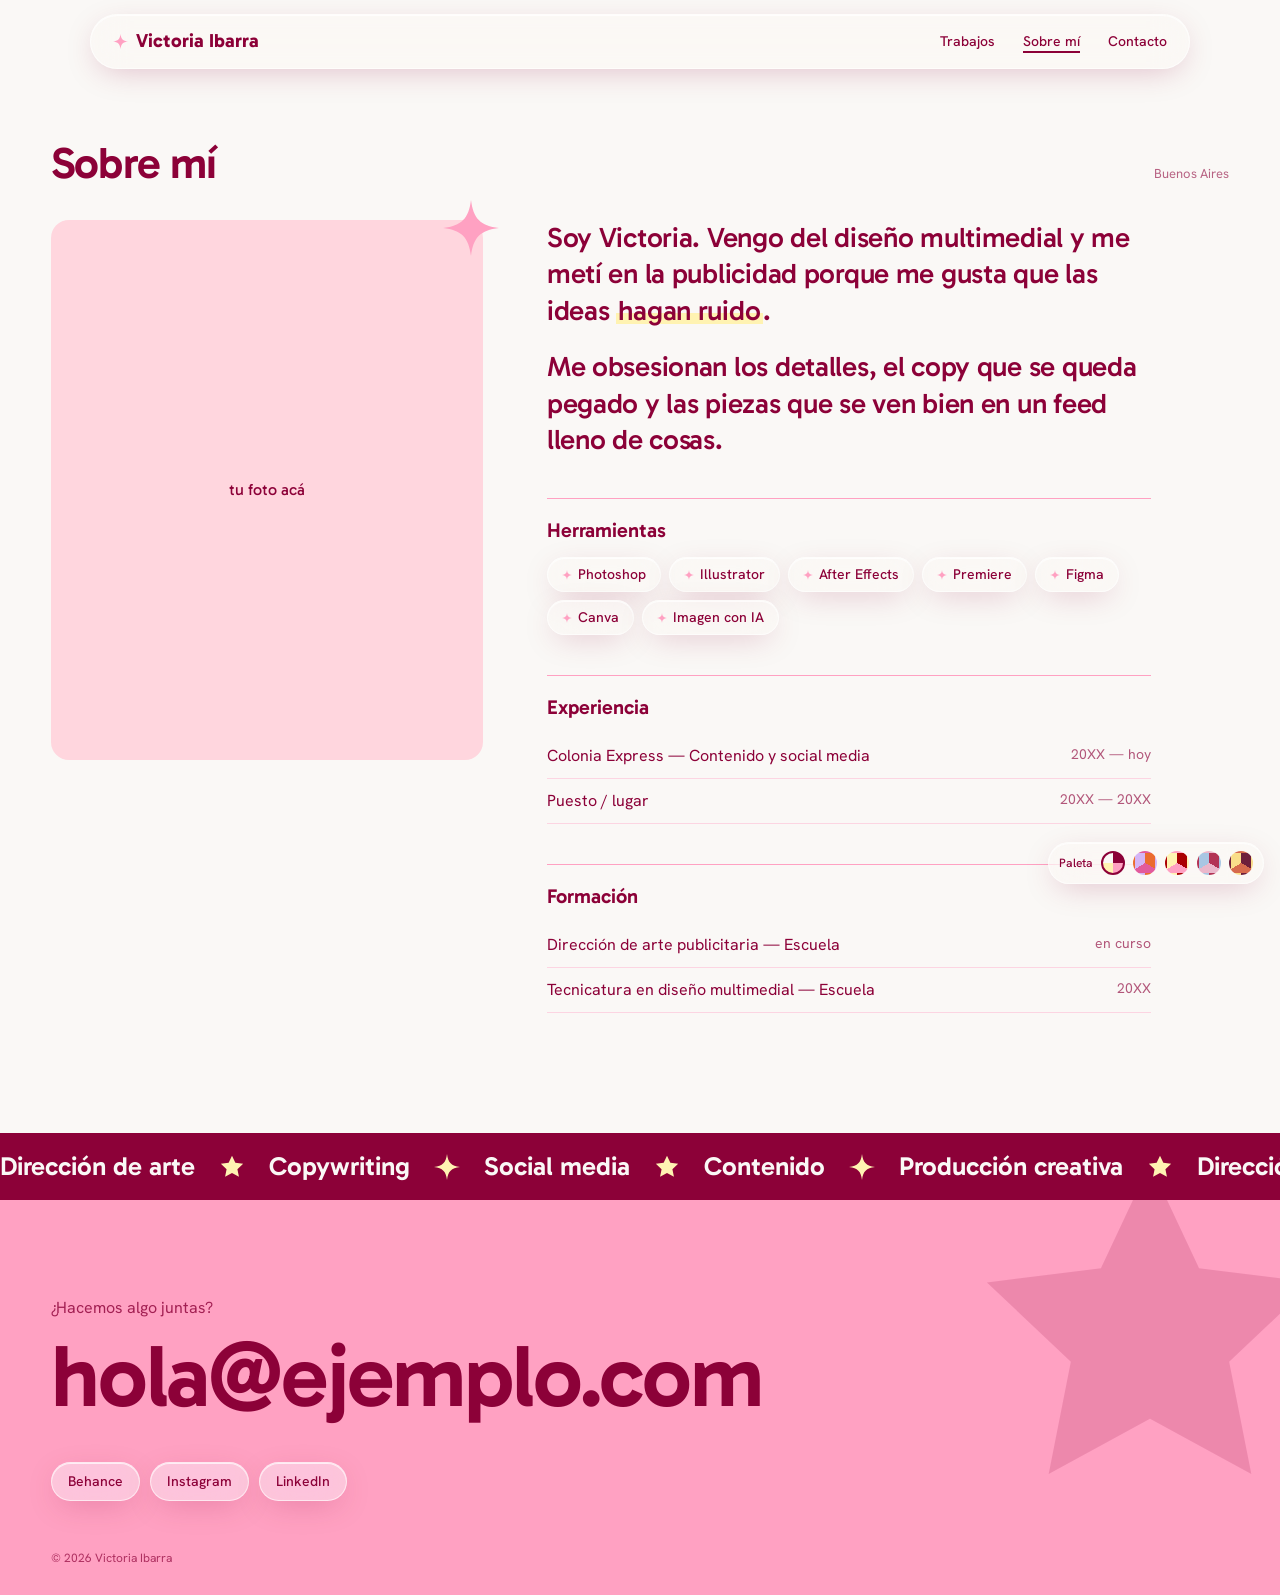
==== sobre-mi.html @ 5facc9f4 "Estructura tipo Cargo: trabajos primero, página Sobre mí y efecto glass Co-Authored-By: Claude Opus " ====
<!DOCTYPE html>
<html lang="es" data-tema="blanco">
<head>
<meta charset="UTF-8">
<meta name="viewport" content="width=device-width, initial-scale=1">
<title>Sobre mí — Victoria Ibarra</title>
<meta name="description" content="Portfolio de Victoria Ibarra: dirección de arte, publicidad y contenido.">
<link rel="preconnect" href="https://fonts.googleapis.com">
<link rel="preconnect" href="https://fonts.gstatic.com" crossorigin>
<link href="https://fonts.googleapis.com/css2?family=Gabarito:wght@400..800&family=Hanken+Grotesk:wght@400;500&display=swap" rel="stylesheet">
<link rel="stylesheet" href="styles.css">
</head>
<body>

<svg width="0" height="0" style="position:absolute" aria-hidden="true">
  <symbol id="e4" viewBox="0 0 24 24"><path d="M12 0C13 8 16 11 24 12C16 13 13 16 12 24C11 16 8 13 0 12C8 11 11 8 12 0Z"/></symbol>
  <symbol id="e5" viewBox="0 0 24 24"><path d="M12 1.5l3.1 6.6 7.2.9-5.3 5 1.4 7.1L12 17.6 5.6 21.1 7 14l-5.3-5 7.2-.9z"/></symbol>
</svg>

<nav class="glass">
  <a href="./" class="logo"><svg class="estrella gira"><use href="#e4"/></svg>Victoria Ibarra</a>
  <ul>
    <li><a href="./">Trabajos</a></li>
    <li><a href="sobre-mi.html" aria-current="page">Sobre mí</a></li>
    <li class="opcional"><a href="#contacto">Contacto</a></li>
  </ul>
</nav>

<main>
  <div class="titulo-seccion"><h1>Sobre mí</h1><span>Buenos Aires</span></div>
  <div class="sobre">
    <div class="foto aparece"><svg class="estrella late"><use href="#e4"/></svg>tu foto acá</div>
    <div class="aparece">
      <div class="bio">
        <p>Soy Victoria. Vengo del diseño multimedial y me metí en la publicidad porque me gusta que las ideas <em>hagan ruido</em>.</p>
        <p>Me obsesionan los detalles, el copy que se queda pegado y las piezas que se ven bien en un feed lleno de cosas.</p>
      </div>
      <div class="bloque">
        <h2>Herramientas</h2>
        <ul class="herramientas">
          <li class="glass"><svg class="estrella"><use href="#e4"/></svg>Photoshop</li>
          <li class="glass"><svg class="estrella"><use href="#e4"/></svg>Illustrator</li>
          <li class="glass"><svg class="estrella"><use href="#e4"/></svg>After Effects</li>
          <li class="glass"><svg class="estrella"><use href="#e4"/></svg>Premiere</li>
          <li class="glass"><svg class="estrella"><use href="#e4"/></svg>Figma</li>
          <li class="glass"><svg class="estrella"><use href="#e4"/></svg>Canva</li>
          <li class="glass"><svg class="estrella"><use href="#e4"/></svg>Imagen con IA</li>
        </ul>
      </div>
      <div class="bloque">
        <h2>Experiencia</h2>
        <ul class="lista">
          <li><span>Colonia Express — Contenido y social media</span><span>20XX — hoy</span></li>
          <li><span>Puesto / lugar</span><span>20XX — 20XX</span></li>
        </ul>
      </div>
      <div class="bloque">
        <h2>Formación</h2>
        <ul class="lista">
          <li><span>Dirección de arte publicitaria — Escuela</span><span>en curso</span></li>
          <li><span>Tecnicatura en diseño multimedial — Escuela</span><span>20XX</span></li>
        </ul>
      </div>
    </div>
  </div>
</main>

<div class="cinta" aria-hidden="true">
  <div class="pista"><span>Dirección de arte <svg class="estrella"><use href="#e5"/></svg> Copywriting <svg class="estrella"><use href="#e4"/></svg> Social media <svg class="estrella"><use href="#e5"/></svg> Contenido <svg class="estrella"><use href="#e4"/></svg> Producción creativa <svg class="estrella"><use href="#e5"/></svg></span><span>Dirección de arte <svg class="estrella"><use href="#e5"/></svg> Copywriting <svg class="estrella"><use href="#e4"/></svg> Social media <svg class="estrella"><use href="#e5"/></svg> Contenido <svg class="estrella"><use href="#e4"/></svg> Producción creativa <svg class="estrella"><use href="#e5"/></svg></span></div>
</div>

<footer id="contacto">
  <svg class="grande gira" viewBox="0 0 24 24" aria-hidden="true"><use href="#e5"/></svg>
  <p style="opacity:.8;margin-bottom:12px">¿Hacemos algo juntas?</p>
  <a class="mail" href="mailto:hola@ejemplo.com">hola@ejemplo.com</a>
  <div class="redes">
    <a class="glass" href="#">Behance</a><a class="glass" href="#">Instagram</a><a class="glass" href="#">LinkedIn</a>
  </div>
  <small>© 2026 Victoria Ibarra</small>
</footer>

<div class="paletas glass" role="group" aria-label="Probar paleta">
  Paleta
  <button data-t="blanco" style="background:conic-gradient(#8C0138 0 25%,#FFA1C2 0 50%,#FFF3B2 0 75%,#FAF8F6 0)" title="Blanco con Raspberry"></button>
  <button data-t="sabbia" style="background:conic-gradient(#EB6B2F 0 33%,#E25A9C 0 66%,#D4B5F6 0)" title="Sabbia"></button>
  <button data-t="chilli" style="background:conic-gradient(#AA0003 0 33%,#FFA1C2 0 66%,#FFF3B2 0)" title="Chilli"></button>
  <button data-t="retro" style="background:conic-gradient(#B33355 0 33%,#EBB8CB 0 66%,#A9C6E3 0)" title="Retro"></button>
  <button data-t="ciruela" style="background:conic-gradient(#6E1E3B 0 33%,#D76A4D 0 66%,#F9DD8A 0)" title="Ciruela"></button>
</div>

<script src="main.js"></script>
</body>
</html>
---- styles.css ----
/* ===== PALETAS ===== */
[data-tema="blanco"]{ --fondo:#FAF8F6; --texto:#8C0138; --fuerte:#8C0138; --sobre-fuerte:#FFD6DE; --fuerte2:#FFA1C2; --sobre-fuerte2:#8C0138; --suave:#FFD6DE; --suave2:#FFF3B2; --estrella:#FFA1C2; --resalte:#FFF3B2; --linea:#FFA1C2; }
[data-tema="sabbia"]{ --fondo:#F4E7D6; --texto:#2B1630; --fuerte:#EB6B2F; --sobre-fuerte:#FFF4E8; --fuerte2:#E25A9C; --sobre-fuerte2:#FFF0F7; --suave:#F7C7E8; --suave2:#D4B5F6; --estrella:#E25A9C; --resalte:#F7C7E8; --linea:#2B1630; }
[data-tema="chilli"]{ --fondo:#FFF1F3; --texto:#4A0A0C; --fuerte:#AA0003; --sobre-fuerte:#FFD6DE; --fuerte2:#FFA1C2; --sobre-fuerte2:#5A0002; --suave:#FFD6DE; --suave2:#FFF3B2; --estrella:#AA0003; --resalte:#FFF3B2; --linea:#4A0A0C; }
[data-tema="retro"]{ --fondo:#F3EAD2; --texto:#3A1424; --fuerte:#B33355; --sobre-fuerte:#FBE9EF; --fuerte2:#A9C6E3; --sobre-fuerte2:#2A1A3A; --suave:#EBB8CB; --suave2:#A9C6E3; --estrella:#B33355; --resalte:#EBB8CB; --linea:#3A1424; }
[data-tema="ciruela"]{ --fondo:#F5ECDD; --texto:#3A1026; --fuerte:#6E1E3B; --sobre-fuerte:#F5ECDD; --fuerte2:#6E1E3B; --sobre-fuerte2:#F5ECDD; --suave:#F9DD8A; --suave2:#E8D7BC; --estrella:#D76A4D; --resalte:#F9DD8A; --linea:#3A1026; }

:root{
  --radio:18px;
  --titulos:Gabarito,system-ui,sans-serif;
  --cuerpo:"Hanken Grotesk",system-ui,sans-serif;
  --margen:clamp(16px,4vw,56px);
}

*{box-sizing:border-box;margin:0;padding:0}
html{scroll-behavior:smooth}
body{background:var(--fondo);color:var(--texto);font-family:var(--cuerpo);font-size:16px;line-height:1.5;-webkit-font-smoothing:antialiased;transition:background .4s,color .4s}
a{color:inherit}
em{font-style:normal;background:linear-gradient(transparent 58%,var(--resalte) 58% 92%,transparent 92%);padding:0 .08em}

/* ===== EFECTO GLASS ===== */
.glass{
  background:color-mix(in srgb,var(--fondo) 45%,transparent);
  -webkit-backdrop-filter:blur(18px) saturate(1.6);
  backdrop-filter:blur(18px) saturate(1.6);
  border:1px solid rgba(255,255,255,.6);
  box-shadow:inset 0 1px 0 rgba(255,255,255,.7),0 8px 32px -8px color-mix(in srgb,var(--texto) 25%,transparent);
}

/* ===== ESTRELLAS ===== */
.estrella{width:1em;height:1em;fill:var(--estrella);display:inline-block;vertical-align:-.1em;flex-shrink:0}
.gira{animation:gira 12s linear infinite}
.late{animation:late 2.4s ease-in-out infinite}
@keyframes gira{to{transform:rotate(360deg)}}
@keyframes late{50%{transform:scale(.7) rotate(20deg)}}

/* ===== NAV (píldora glass flotante) ===== */
nav{position:fixed;top:14px;left:50%;transform:translateX(-50%);z-index:10;width:min(1100px,calc(100% - 2*var(--margen)));display:flex;justify-content:space-between;align-items:center;padding:12px 22px;border-radius:99px}
nav .logo{font-family:var(--titulos);font-weight:700;font-size:19px;text-decoration:none;display:flex;align-items:center;gap:8px;white-space:nowrap}
nav .logo .estrella{width:15px;height:15px}
nav ul{display:flex;gap:clamp(14px,3vw,28px);list-style:none}
nav ul a{text-decoration:none;font-size:14px;font-weight:500;position:relative;white-space:nowrap}
nav ul a::after{content:"";position:absolute;left:0;bottom:-3px;width:100%;height:2px;background:var(--texto);transform:scaleX(0);transform-origin:left;transition:transform .3s}
nav ul a:hover::after,nav ul a[aria-current="page"]::after{transform:scaleX(1)}

main{padding:clamp(96px,12vw,130px) var(--margen) clamp(64px,10vw,120px)}

.titulo-seccion{display:flex;justify-content:space-between;align-items:baseline;margin-bottom:24px}
.titulo-seccion h1,.titulo-seccion h2{font-family:var(--titulos);font-weight:600;letter-spacing:-.02em;font-size:clamp(28px,4vw,44px)}
.titulo-seccion span{font-size:13px;opacity:.6}

/* ===== GRID DE TRABAJOS ===== */
.grid{display:grid;grid-template-columns:repeat(3,1fr);gap:clamp(12px,2vw,24px)}
.card{position:relative;display:block;text-decoration:none;border-radius:var(--radio);overflow:hidden;aspect-ratio:4/3;transition:transform .5s cubic-bezier(.2,.8,.2,1)}
.card.ancha{grid-column:span 2;aspect-ratio:auto}
.card:hover{transform:rotate(-1deg) scale(1.015)}
.slide{position:absolute;inset:0;display:grid;place-items:center;font-family:var(--titulos);font-weight:600;font-size:clamp(18px,2.2vw,28px);opacity:0;transition:opacity .6s,background .4s}
.slide.activa{opacity:1}
.t1{background:var(--fuerte);color:var(--sobre-fuerte)}
.t2{background:var(--suave);color:var(--texto)}
.t3{background:var(--suave2);color:var(--texto)}
.t4{background:var(--fuerte2);color:var(--sobre-fuerte2)}
.t5{background:var(--texto);color:var(--fondo)}
/* etiqueta glass sobre cada trabajo */
.etiqueta{position:absolute;left:12px;bottom:12px;right:12px;display:flex;justify-content:space-between;align-items:center;gap:10px;padding:10px 16px;border-radius:14px;color:var(--texto);transition:transform .4s cubic-bezier(.2,.8,.2,1)}
.etiqueta h3{font-family:var(--titulos);font-weight:600;font-size:18px;letter-spacing:-.01em;display:flex;align-items:center;gap:8px}
.etiqueta small{font-size:12px;opacity:.75;text-align:right}
.etiqueta .estrella{width:13px;height:13px;transition:transform .5s}
.card:hover .etiqueta .estrella{transform:rotate(180deg) scale(1.2)}

/* Colonia: teléfono con feed */
.card.feed{display:grid;grid-template-columns:1fr 1fr;align-items:center;background:var(--fuerte);color:var(--sobre-fuerte);padding:clamp(20px,3vw,40px);overflow:hidden}
.card.feed:hover{transform:none}
.feed .texto h3{font-family:var(--titulos);font-weight:600;font-size:clamp(28px,3.6vw,48px);line-height:1;letter-spacing:-.02em}
.feed .texto p{margin-top:12px;max-width:320px;opacity:.85;font-size:15px}
.feed .chip{display:inline-block;margin-bottom:14px}
.telefono{justify-self:center;width:min(220px,55vw);aspect-ratio:9/19;border-radius:34px;background:var(--texto);padding:8px;box-shadow:0 30px 60px -20px rgba(0,0,0,.45);transform:rotate(4deg)}
.pantalla{height:100%;border-radius:27px;overflow:hidden;background:var(--fondo)}
.pantalla .scroll{display:grid;grid-template-columns:repeat(3,1fr);gap:2px;animation:feed 22s linear infinite}
.feed:hover .pantalla .scroll{animation-play-state:paused}
.post{aspect-ratio:4/5;display:grid;place-items:center;font-size:10px;font-weight:500}
@keyframes feed{to{transform:translateY(-50%)}}

.chip{padding:6px 14px;border-radius:99px;font-size:13px;font-weight:500;background:var(--suave);color:var(--texto)}

/* ===== SOBRE MÍ ===== */
.sobre{display:grid;grid-template-columns:5fr 7fr;gap:clamp(24px,5vw,72px);align-items:start;max-width:1100px}
.foto{position:relative;aspect-ratio:4/5;border-radius:var(--radio);background:var(--suave);display:grid;place-items:center;font-family:var(--titulos);transform:rotate(-2deg)}
.foto .estrella{position:absolute;width:56px;height:56px;top:-20px;right:-16px}
.sobre .bio p{font-family:var(--titulos);font-weight:500;font-size:clamp(20px,2.2vw,28px);line-height:1.3;letter-spacing:-.01em;margin-bottom:20px}
.bloque{margin-top:40px;padding-top:16px;border-top:1.5px solid var(--linea)}
.bloque h2{font-family:var(--titulos);font-weight:600;font-size:20px;margin-bottom:12px}
.herramientas{display:flex;flex-wrap:wrap;gap:8px;list-style:none}
.herramientas li{display:flex;align-items:center;gap:6px;padding:6px 14px;border-radius:99px;font-size:14px;font-weight:500}
.herramientas .estrella{width:10px;height:10px}
.lista{list-style:none}
.lista li{display:flex;justify-content:space-between;gap:16px;padding:10px 0;border-bottom:1px solid color-mix(in srgb,var(--linea) 40%,transparent)}
.lista li span:last-child{opacity:.65;font-size:14px;white-space:nowrap}

/* ===== CINTA ===== */
.cinta{overflow:hidden;background:var(--texto);color:var(--fondo);padding:14px 0}
.cinta .pista{display:flex;width:max-content;animation:cinta 28s linear infinite}
.cinta span{display:flex;align-items:center;gap:24px;padding-right:24px;font-family:var(--titulos);font-weight:600;font-size:clamp(18px,2.4vw,26px);white-space:nowrap}
.cinta .estrella{fill:var(--resalte)}
@keyframes cinta{to{transform:translateX(-50%)}}

/* ===== CONTACTO ===== */
footer{position:relative;overflow:hidden;background:var(--fuerte2);color:var(--sobre-fuerte2);padding:clamp(48px,8vw,96px) var(--margen) 28px;transition:background .4s}
footer > *{position:relative}
footer a.mail{font-family:var(--titulos);font-weight:600;letter-spacing:-.02em;font-size:clamp(32px,7vw,88px);line-height:1;text-decoration:none;display:inline-block;border-bottom:2px solid transparent;transition:border-color .3s}
footer a.mail:hover{border-color:currentColor}
footer .redes{display:flex;gap:10px;margin-top:40px;flex-wrap:wrap}
footer .redes a{text-decoration:none;font-size:14px;font-weight:500;padding:8px 16px;border-radius:99px}
footer small{display:block;margin-top:48px;opacity:.7;font-size:12px}
footer .grande{position:absolute;right:-60px;top:-60px;width:clamp(180px,30vw,380px);height:auto;fill:var(--sobre-fuerte2);opacity:.15}

/* ===== SELECTOR DE PALETA (temporal) ===== */
.paletas{position:fixed;right:16px;bottom:16px;z-index:20;display:flex;align-items:center;gap:8px;padding:8px 10px;border-radius:99px;font-size:12px;font-weight:500}
.paletas button{width:24px;height:24px;border-radius:50%;border:2px solid transparent;cursor:pointer;padding:0}
.paletas button[aria-pressed="true"]{border-color:var(--texto)}

/* ===== APARICIÓN AL SCROLLEAR ===== */
.aparece{opacity:0;transform:translateY(24px);transition:opacity .8s ease,transform .8s cubic-bezier(.2,.8,.2,1)}
.aparece.visible{opacity:1;transform:none}

@media (max-width:900px){
  .grid{grid-template-columns:repeat(2,1fr)}
}
@media (max-width:640px){
  .grid{grid-template-columns:1fr}
  .card.ancha{grid-column:auto}
  .card.feed{grid-template-columns:1fr;gap:24px}
  .sobre{grid-template-columns:1fr}
  nav{padding:10px 16px}
  nav .logo{font-size:16px}
  nav ul{gap:14px}
  nav ul a{font-size:13px}
  nav ul li.opcional{display:none}
}
@media (prefers-reduced-motion:reduce){
  *{animation:none!important;transition:none!important}
  .aparece{opacity:1;transform:none}
}
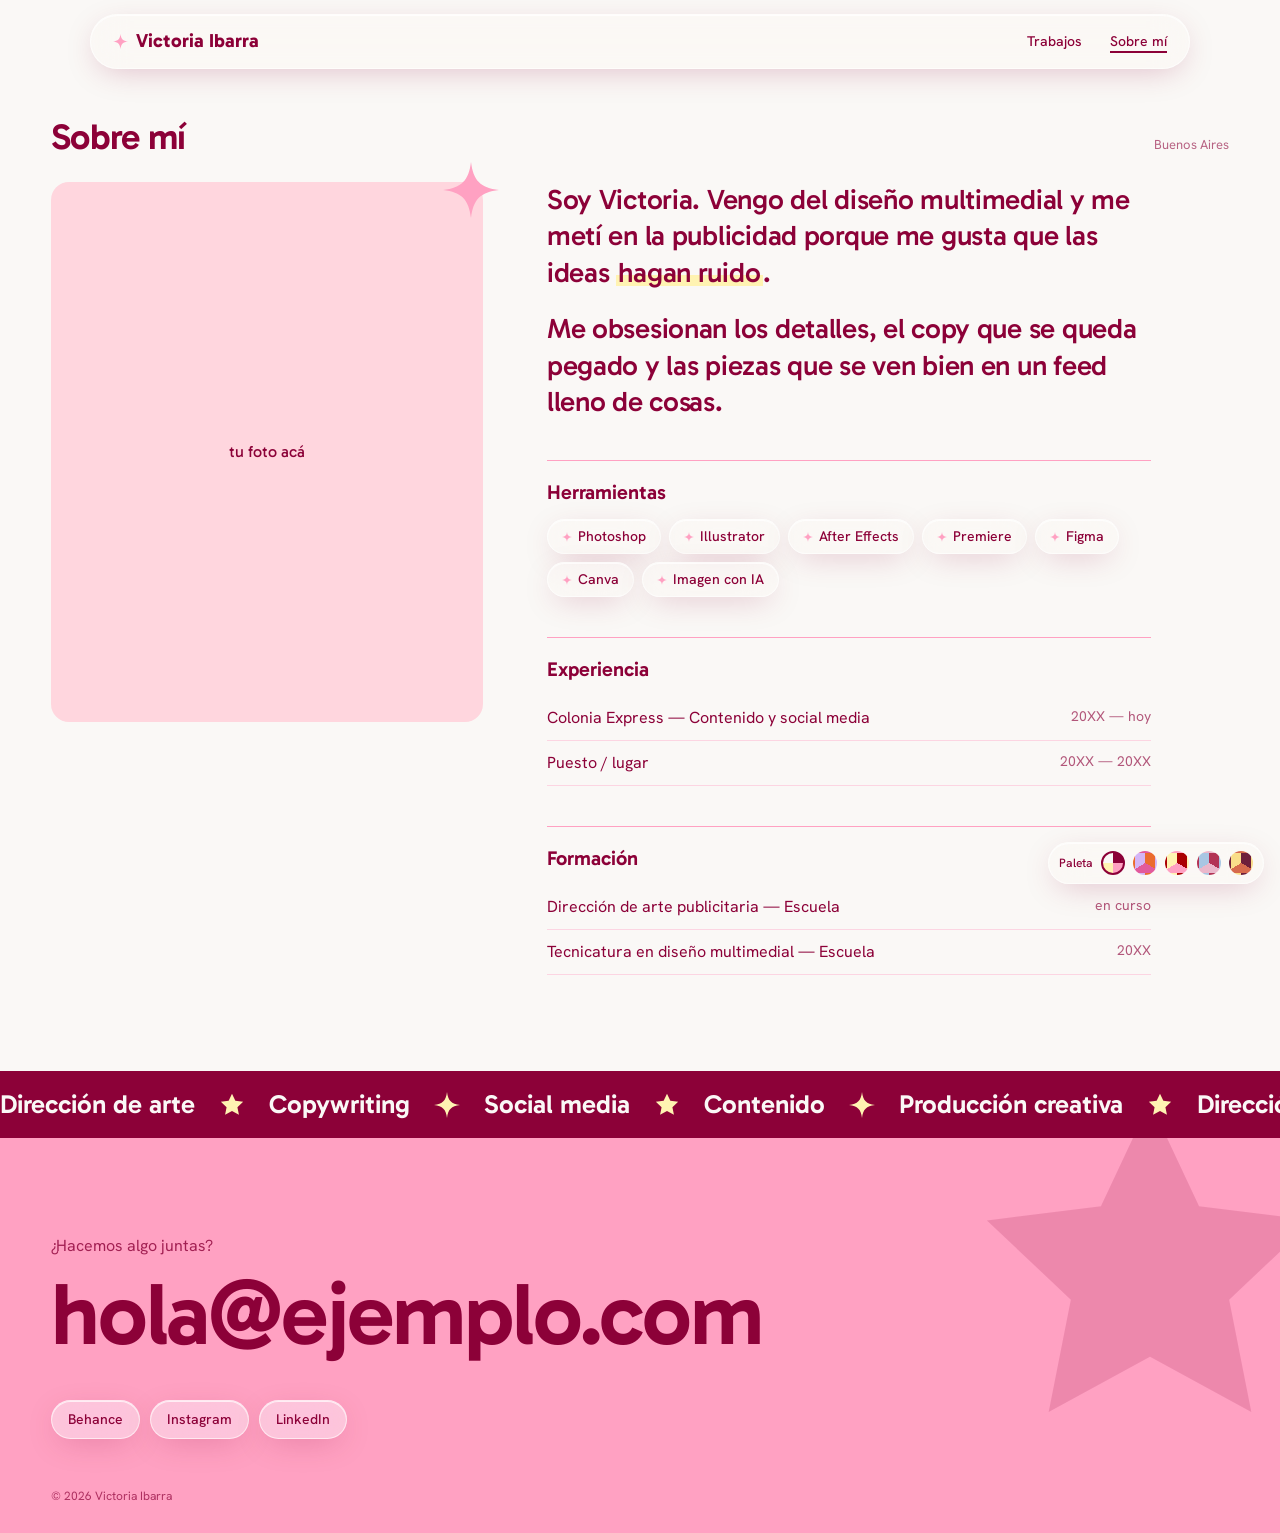
==== commit 60a5e4f5: "Grilla más compacta, menú Trabajos/Sobre mí, contacto en Sobre mí Co-Authored-By: Claude Opus 5.5 <n" ====
--- a/sobre-mi.html
+++ b/sobre-mi.html
@@ -22,7 +22,6 @@
   <ul>
     <li><a href="./">Trabajos</a></li>
     <li><a href="sobre-mi.html" aria-current="page">Sobre mí</a></li>
-    <li class="opcional"><a href="#contacto">Contacto</a></li>
   </ul>
 </nav>
 
--- a/styles.css
+++ b/styles.css
@@ -43,18 +43,18 @@
 nav ul a::after{content:"";position:absolute;left:0;bottom:-3px;width:100%;height:2px;background:var(--texto);transform:scaleX(0);transform-origin:left;transition:transform .3s}
 nav ul a:hover::after,nav ul a[aria-current="page"]::after{transform:scaleX(1)}
 
-main{padding:clamp(96px,12vw,130px) var(--margen) clamp(64px,10vw,120px)}
+main{padding:clamp(88px,10vw,110px) var(--margen) clamp(48px,8vw,96px)}
 
-.titulo-seccion{display:flex;justify-content:space-between;align-items:baseline;margin-bottom:24px}
-.titulo-seccion h1,.titulo-seccion h2{font-family:var(--titulos);font-weight:600;letter-spacing:-.02em;font-size:clamp(28px,4vw,44px)}
+.titulo-seccion{display:flex;justify-content:space-between;align-items:baseline;margin-bottom:18px}
+.titulo-seccion h1,.titulo-seccion h2{font-family:var(--titulos);font-weight:600;letter-spacing:-.02em;font-size:clamp(24px,3vw,36px)}
 .titulo-seccion span{font-size:13px;opacity:.6}
 
 /* ===== GRID DE TRABAJOS ===== */
-.grid{display:grid;grid-template-columns:repeat(3,1fr);gap:clamp(12px,2vw,24px)}
+.grid{display:grid;grid-auto-flow:dense;grid-template-columns:repeat(4,1fr);gap:clamp(10px,1.4vw,18px)}
 .card{position:relative;display:block;text-decoration:none;border-radius:var(--radio);overflow:hidden;aspect-ratio:4/3;transition:transform .5s cubic-bezier(.2,.8,.2,1)}
 .card.ancha{grid-column:span 2;aspect-ratio:auto}
 .card:hover{transform:rotate(-1deg) scale(1.015)}
-.slide{position:absolute;inset:0;display:grid;place-items:center;font-family:var(--titulos);font-weight:600;font-size:clamp(18px,2.2vw,28px);opacity:0;transition:opacity .6s,background .4s}
+.slide{position:absolute;inset:0;display:grid;place-items:center;font-family:var(--titulos);font-weight:600;font-size:clamp(14px,1.5vw,20px);opacity:0;transition:opacity .6s,background .4s}
 .slide.activa{opacity:1}
 .t1{background:var(--fuerte);color:var(--sobre-fuerte)}
 .t2{background:var(--suave);color:var(--texto)}
@@ -62,23 +62,24 @@
 .t4{background:var(--fuerte2);color:var(--sobre-fuerte2)}
 .t5{background:var(--texto);color:var(--fondo)}
 /* etiqueta glass sobre cada trabajo */
-.etiqueta{position:absolute;left:12px;bottom:12px;right:12px;display:flex;justify-content:space-between;align-items:center;gap:10px;padding:10px 16px;border-radius:14px;color:var(--texto);transition:transform .4s cubic-bezier(.2,.8,.2,1)}
-.etiqueta h3{font-family:var(--titulos);font-weight:600;font-size:18px;letter-spacing:-.01em;display:flex;align-items:center;gap:8px}
-.etiqueta small{font-size:12px;opacity:.75;text-align:right}
+.etiqueta{position:absolute;left:8px;bottom:8px;right:8px;display:flex;justify-content:space-between;align-items:center;gap:8px;padding:8px 12px;border-radius:12px;color:var(--texto);transition:transform .4s cubic-bezier(.2,.8,.2,1)}
+.etiqueta h3{font-family:var(--titulos);font-weight:600;font-size:15px;line-height:1.15;letter-spacing:-.01em;display:flex;align-items:center;gap:8px}
+.etiqueta small{font-size:11px;opacity:.75;text-align:right}
 .etiqueta .estrella{width:13px;height:13px;transition:transform .5s}
 .card:hover .etiqueta .estrella{transform:rotate(180deg) scale(1.2)}
 
 /* Colonia: teléfono con feed */
-.card.feed{display:grid;grid-template-columns:1fr 1fr;align-items:center;background:var(--fuerte);color:var(--sobre-fuerte);padding:clamp(20px,3vw,40px);overflow:hidden}
+.card.feed{display:grid;grid-template-columns:1.2fr 1fr;align-items:center;background:var(--fuerte);color:var(--sobre-fuerte);padding:clamp(16px,2vw,28px);overflow:hidden;aspect-ratio:auto;min-height:220px}
 .card.feed:hover{transform:none}
-.feed .texto h3{font-family:var(--titulos);font-weight:600;font-size:clamp(28px,3.6vw,48px);line-height:1;letter-spacing:-.02em}
-.feed .texto p{margin-top:12px;max-width:320px;opacity:.85;font-size:15px}
-.feed .chip{display:inline-block;margin-bottom:14px}
-.telefono{justify-self:center;width:min(220px,55vw);aspect-ratio:9/19;border-radius:34px;background:var(--texto);padding:8px;box-shadow:0 30px 60px -20px rgba(0,0,0,.45);transform:rotate(4deg)}
-.pantalla{height:100%;border-radius:27px;overflow:hidden;background:var(--fondo)}
+.feed .texto h3{font-family:var(--titulos);font-weight:600;font-size:clamp(22px,2.4vw,34px);line-height:1;letter-spacing:-.02em}
+.feed .texto p{margin-top:8px;max-width:300px;opacity:.85;font-size:14px}
+.feed .chip{display:inline-block;margin-bottom:10px}
+.feed .texto{position:relative;z-index:1}
+.telefono{position:absolute;right:9%;top:14%;width:min(150px,36vw);aspect-ratio:9/19;border-radius:26px;background:var(--texto);padding:6px;box-shadow:0 30px 60px -20px rgba(0,0,0,.45);transform:rotate(4deg)}
+.pantalla{height:100%;border-radius:21px;overflow:hidden;background:var(--fondo)}
 .pantalla .scroll{display:grid;grid-template-columns:repeat(3,1fr);gap:2px;animation:feed 22s linear infinite}
 .feed:hover .pantalla .scroll{animation-play-state:paused}
-.post{aspect-ratio:4/5;display:grid;place-items:center;font-size:10px;font-weight:500}
+.post{aspect-ratio:4/5;display:grid;place-items:center;font-size:8px;font-weight:500}
 @keyframes feed{to{transform:translateY(-50%)}}
 
 .chip{padding:6px 14px;border-radius:99px;font-size:13px;font-weight:500;background:var(--suave);color:var(--texto)}
@@ -114,6 +115,12 @@
 footer small{display:block;margin-top:48px;opacity:.7;font-size:12px}
 footer .grande{position:absolute;right:-60px;top:-60px;width:clamp(180px,30vw,380px);height:auto;fill:var(--sobre-fuerte2);opacity:.15}
 
+/* pie compacto (home) */
+footer.pie{background:none;color:var(--texto);overflow:visible;display:flex;justify-content:space-between;align-items:center;flex-wrap:wrap;gap:12px;padding:20px var(--margen) 28px;border-top:1px solid color-mix(in srgb,var(--linea) 50%,transparent);font-size:14px}
+.pie a{text-decoration:none;font-weight:500}
+.pie .redes{display:flex;gap:16px}
+.pie .redes a:hover{text-decoration:underline}
+
 /* ===== SELECTOR DE PALETA (temporal) ===== */
 .paletas{position:fixed;right:16px;bottom:16px;z-index:20;display:flex;align-items:center;gap:8px;padding:8px 10px;border-radius:99px;font-size:12px;font-weight:500}
 .paletas button{width:24px;height:24px;border-radius:50%;border:2px solid transparent;cursor:pointer;padding:0}
@@ -123,19 +130,24 @@
 .aparece{opacity:0;transform:translateY(24px);transition:opacity .8s ease,transform .8s cubic-bezier(.2,.8,.2,1)}
 .aparece.visible{opacity:1;transform:none}
 
-@media (max-width:900px){
-  .grid{grid-template-columns:repeat(2,1fr)}
+@media (max-width:1000px){
+  .grid{grid-template-columns:repeat(3,1fr)}
 }
 @media (max-width:640px){
-  .grid{grid-template-columns:1fr}
-  .card.ancha{grid-column:auto}
-  .card.feed{grid-template-columns:1fr;gap:24px}
+  .grid{grid-template-columns:repeat(2,1fr)}
+  .card{aspect-ratio:1}
+  .card.ancha{grid-column:span 2}
+  .card.feed{min-height:300px;grid-template-columns:1fr}
+  .feed .texto{max-width:55%}
+  .telefono{right:6%;width:120px}
+  .etiqueta small{display:none}
+  .etiqueta h3{font-size:13px}
+  .etiqueta .estrella{display:none}
   .sobre{grid-template-columns:1fr}
   nav{padding:10px 16px}
   nav .logo{font-size:16px}
   nav ul{gap:14px}
   nav ul a{font-size:13px}
-  nav ul li.opcional{display:none}
 }
 @media (prefers-reduced-motion:reduce){
   *{animation:none!important;transition:none!important}
